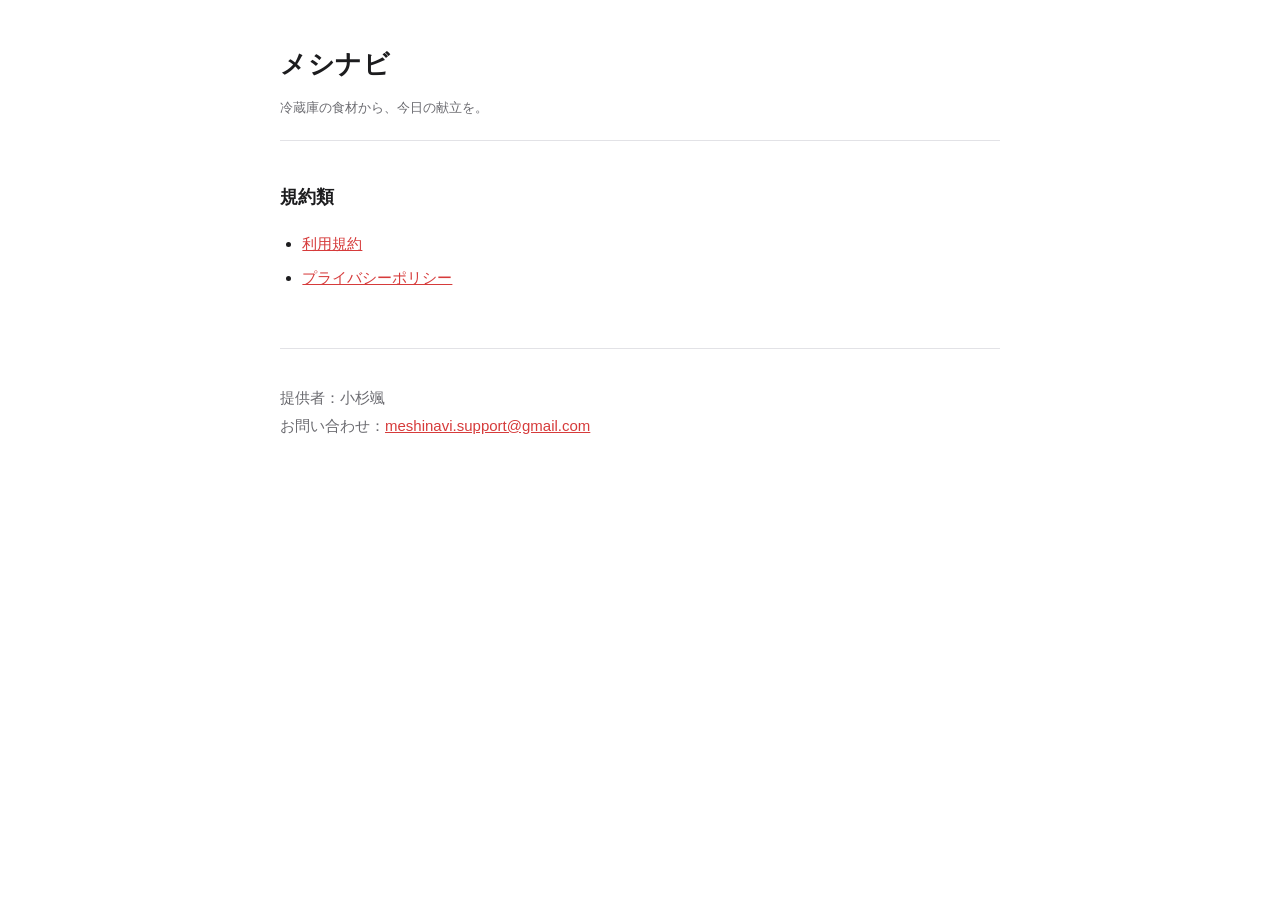
==== index.html @ 8adca4b2 "提供者名と問い合わせ先を記入し、公開前チェックの注意書きを削除" ====
<!DOCTYPE html>
<html lang="ja">
<head>
<meta charset="utf-8">
<meta name="viewport" content="width=device-width, initial-scale=1">
<title>メシナビ</title>
<link rel="stylesheet" href="style.css">
</head>
<body>
<main>
<header>
  <h1>メシナビ</h1>
  <p class="meta">冷蔵庫の食材から、今日の献立を。</p>
</header>
<h2>規約類</h2>
<ul>
  <li><a href="terms.html">利用規約</a></li>
  <li><a href="privacy.html">プライバシーポリシー</a></li>
</ul>
<footer>
  <p>提供者：小杉颯<br>
  お問い合わせ：<a href="mailto:meshinavi.support@gmail.com">meshinavi.support@gmail.com</a></p>
</footer>
</main>
</body>
</html>
---- style.css ----
/* メシナビの規約類ページ共通スタイル。GitHub Pages で配信する。 */
:root {
  --bg: #ffffff;
  --fg: #1c1c1e;
  --muted: #6b6b70;
  --line: #e2e2e6;
  --accent: #d63b3b;
  --card: #f7f7f8;
}
@media (prefers-color-scheme: dark) {
  :root {
    --bg: #111113;
    --fg: #ececee;
    --muted: #9a9aa0;
    --line: #303034;
    --accent: #ff6b6b;
    --card: #1b1b1e;
  }
}
* { box-sizing: border-box; }
html { -webkit-text-size-adjust: 100%; }
body {
  margin: 0;
  padding: 0 20px 80px;
  background: var(--bg);
  color: var(--fg);
  font-family: -apple-system, BlinkMacSystemFont, "Hiragino Sans",
    "Noto Sans JP", "Yu Gothic", sans-serif;
  line-height: 1.85;
  font-size: 16px;
}
main { max-width: 720px; margin: 0 auto; }
header { border-bottom: 1px solid var(--line); padding: 40px 0 20px; margin-bottom: 32px; }
h1 { font-size: 26px; margin: 0 0 8px; letter-spacing: 0.02em; }
h2 {
  font-size: 18px;
  margin: 40px 0 12px;
  padding-top: 20px;
  border-top: 1px solid var(--line);
}
h2:first-of-type { border-top: 0; padding-top: 0; }
h3 { font-size: 16px; margin: 24px 0 8px; }
p, li { font-size: 15px; }
ul, ol { padding-left: 1.4em; }
li { margin: 6px 0; }
.meta { color: var(--muted); font-size: 13px; margin: 0; }
.lead { color: var(--muted); font-size: 14px; }
table { width: 100%; border-collapse: collapse; margin: 16px 0; font-size: 14px; }
th, td { border: 1px solid var(--line); padding: 10px 12px; text-align: left; vertical-align: top; }
th { background: var(--card); font-weight: 600; }
.scroll { overflow-x: auto; }
.note {
  background: var(--card);
  border-left: 3px solid var(--accent);
  padding: 14px 16px;
  margin: 20px 0;
  font-size: 14px;
  border-radius: 0 6px 6px 0;
}
a { color: var(--accent); }
footer { margin-top: 56px; padding-top: 20px; border-top: 1px solid var(--line); color: var(--muted); font-size: 13px; }
.todo {
  background: #fff4e5;
  color: #7a4b00;
  border: 1px dashed #d99a2b;
  padding: 12px 14px;
  border-radius: 6px;
  font-size: 14px;
  margin: 20px 0;
}
@media (prefers-color-scheme: dark) {
  .todo { background: #2e2412; color: #f0c479; border-color: #7a5a1e; }
}
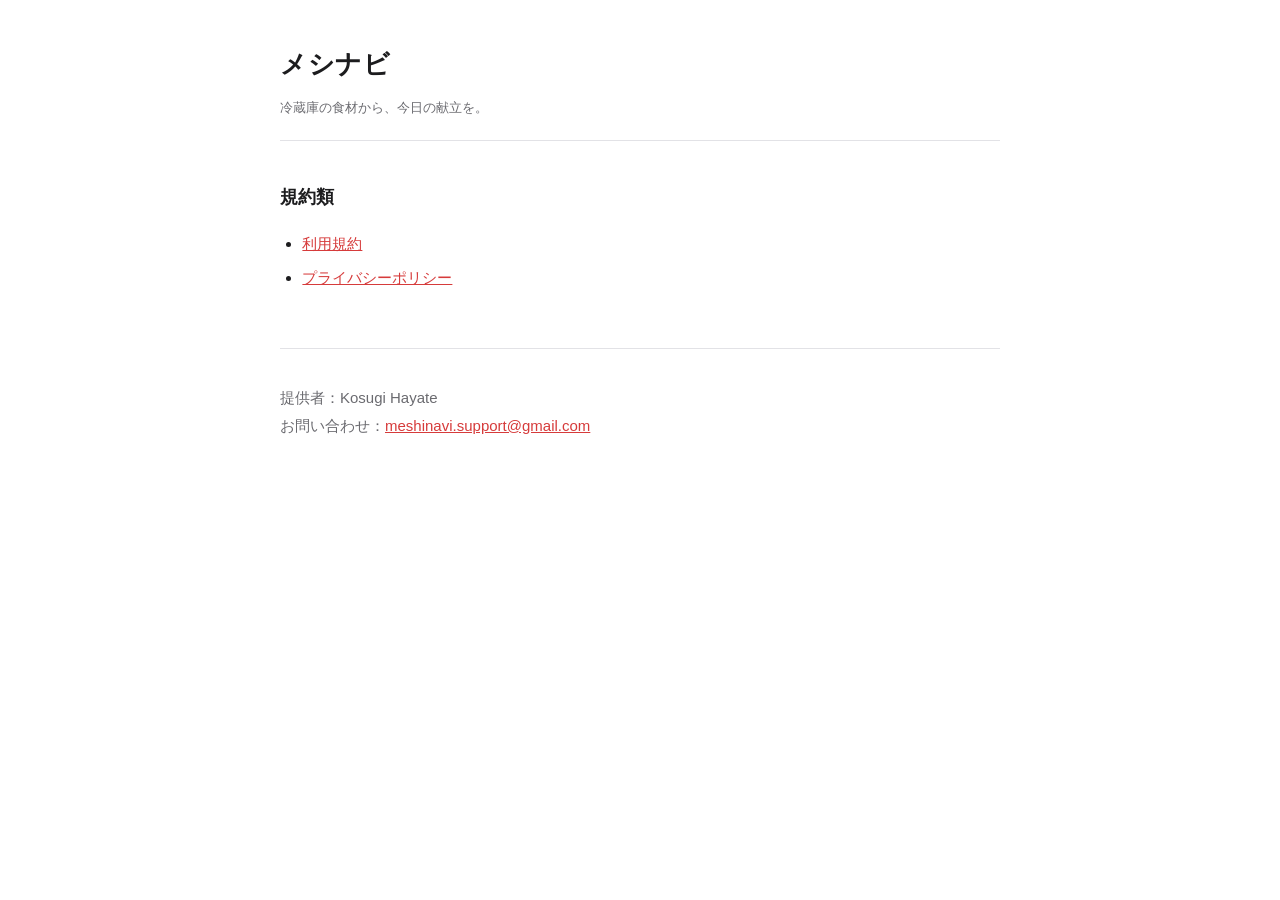
==== commit 67fd2657: "提供者名を Kosugi Hayate に変更（App Store Connect の販売者名に合わせる）" ====
--- a/index.html
+++ b/index.html
@@ -18,7 +18,7 @@
   <li><a href="privacy.html">プライバシーポリシー</a></li>
 </ul>
 <footer>
-  <p>提供者：小杉颯<br>
+  <p>提供者：Kosugi Hayate<br>
   お問い合わせ：<a href="mailto:meshinavi.support@gmail.com">meshinavi.support@gmail.com</a></p>
 </footer>
 </main>
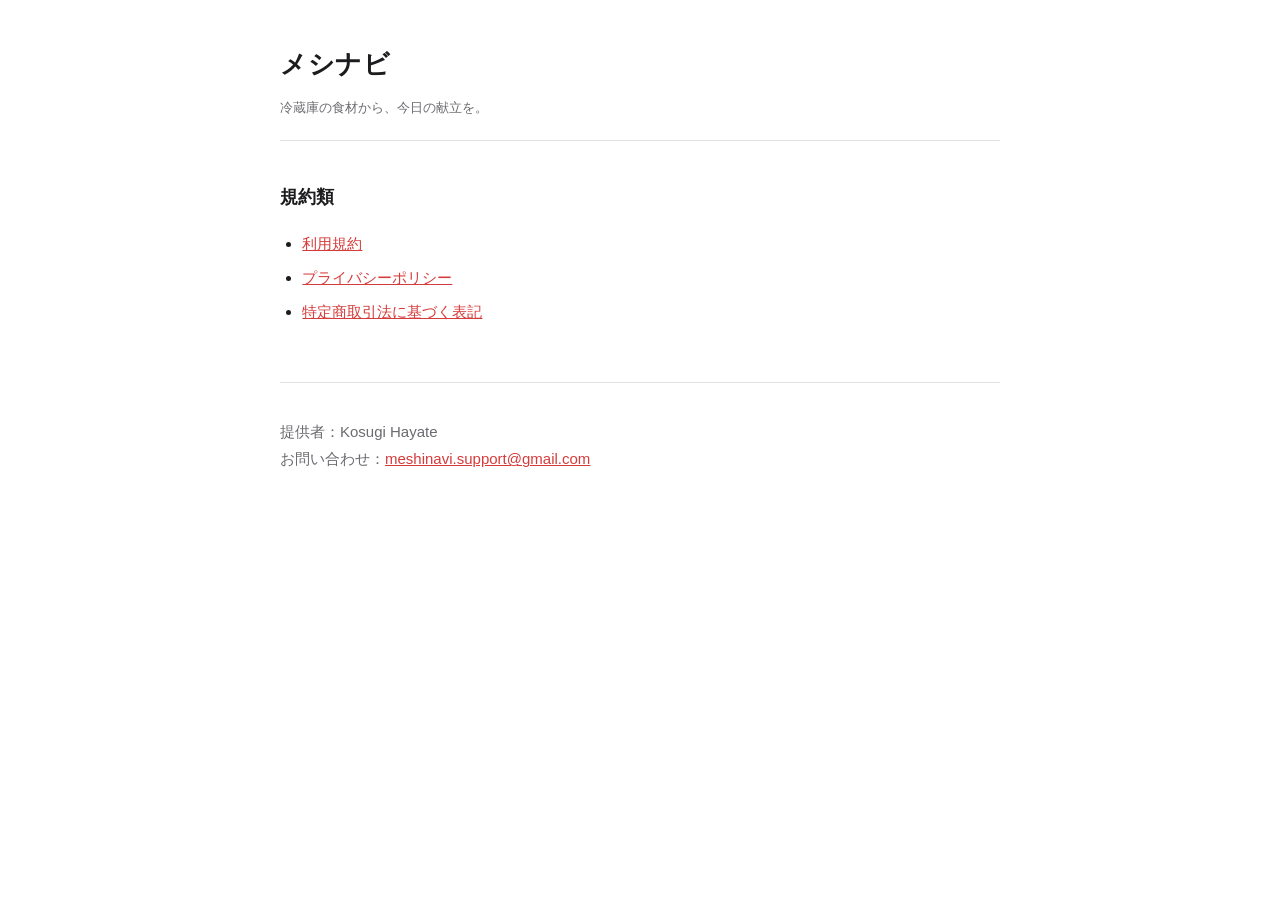
==== commit 6080f13e: "特定商取引法に基づく表記を追加し、各ページから相互リンク" ====
--- a/index.html
+++ b/index.html
@@ -16,6 +16,7 @@
 <ul>
   <li><a href="terms.html">利用規約</a></li>
   <li><a href="privacy.html">プライバシーポリシー</a></li>
+  <li><a href="tokushoho.html">特定商取引法に基づく表記</a></li>
 </ul>
 <footer>
   <p>提供者：Kosugi Hayate<br>
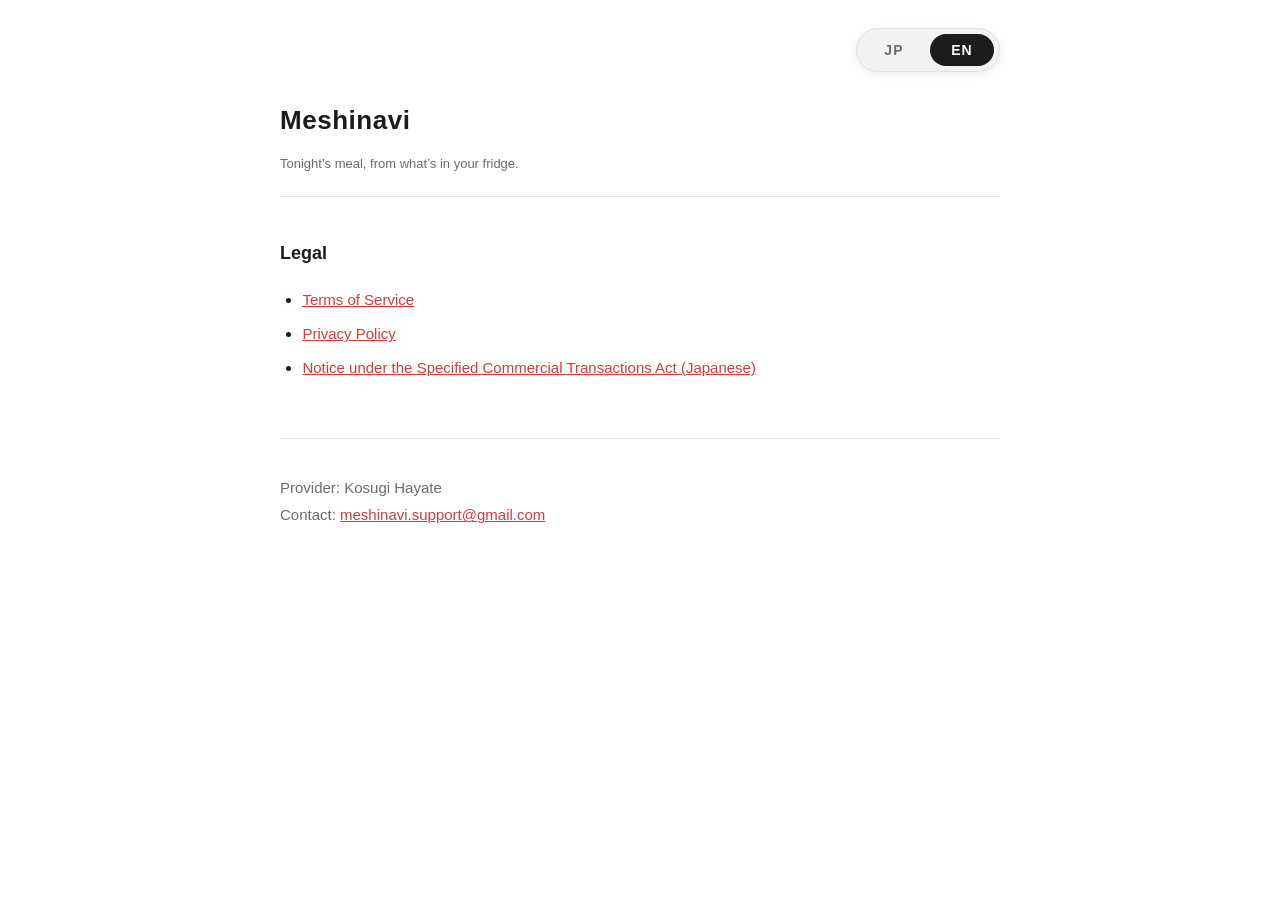
==== commit b5844d9a: "利用規約とプライバシーポリシーに日英切り替えのトグルを追加 日本語版と英語版を同じ HTML に両方入れ、<html lang> の差し替えで出し分ける。 URL を増やさないのは、アプリのバイナリに" ====
--- a/index.html
+++ b/index.html
@@ -6,8 +6,18 @@
 <title>メシナビ</title>
 <link rel="stylesheet" href="style.css">
 </head>
-<body>
+<body data-title-ja="メシナビ" data-title-en="Meshinavi">
 <main>
+
+<div class="lang-switch">
+  <div class="lang-toggle" role="group" aria-label="Language / 言語">
+    <button type="button" data-lang="ja" aria-pressed="true">JP</button>
+    <button type="button" data-lang="en" aria-pressed="false">EN</button>
+  </div>
+</div>
+
+<!-- ===================== 日本語 ===================== -->
+<div class="lang-block" data-lang="ja">
 <header>
   <h1>メシナビ</h1>
   <p class="meta">冷蔵庫の食材から、今日の献立を。</p>
@@ -22,6 +32,27 @@
   <p>提供者：Kosugi Hayate<br>
   お問い合わせ：<a href="mailto:meshinavi.support@gmail.com">meshinavi.support@gmail.com</a></p>
 </footer>
+</div>
+
+<!-- ===================== English ===================== -->
+<div class="lang-block" data-lang="en">
+<header>
+  <h1>Meshinavi</h1>
+  <p class="meta">Tonight&rsquo;s meal, from what&rsquo;s in your fridge.</p>
+</header>
+<h2>Legal</h2>
+<ul>
+  <li><a href="terms.html">Terms of Service</a></li>
+  <li><a href="privacy.html">Privacy Policy</a></li>
+  <li><a href="tokushoho.html">Notice under the Specified Commercial Transactions Act (Japanese)</a></li>
+</ul>
+<footer>
+  <p>Provider: Kosugi Hayate<br>
+  Contact: <a href="mailto:meshinavi.support@gmail.com">meshinavi.support@gmail.com</a></p>
+</footer>
+</div>
+
 </main>
+<script src="lang.js"></script>
 </body>
 </html>
--- a/style.css
+++ b/style.css
@@ -6,6 +6,12 @@
   --line: #e2e2e6;
   --accent: #d63b3b;
   --card: #f7f7f8;
+  /* 言語トグル（白黒） */
+  --toggle-track: #f2f2f4;
+  --toggle-border: #e2e2e6;
+  --toggle-fg: #6b6b70;
+  --toggle-active-bg: #1c1c1e;
+  --toggle-active-fg: #ffffff;
 }
 @media (prefers-color-scheme: dark) {
   :root {
@@ -15,6 +21,11 @@
     --line: #303034;
     --accent: #ff6b6b;
     --card: #1b1b1e;
+    --toggle-track: #232327;
+    --toggle-border: #37373c;
+    --toggle-fg: #9a9aa0;
+    --toggle-active-bg: #ececee;
+    --toggle-active-fg: #111113;
   }
 }
 * { box-sizing: border-box; }
@@ -71,3 +82,65 @@
 @media (prefers-color-scheme: dark) {
   .todo { background: #2e2412; color: #f0c479; border-color: #7a5a1e; }
 }
+
+/* --- 言語切り替え ------------------------------------------------------- */
+
+/* 日本語版と英語版を 1 ファイルに両方置き、<html lang> で出し分ける。
+   URL を増やさないのは、アプリのバイナリに規約の URL が焼き込まれていて
+   変えられないため（審査 3.1.2 が「機能するリンク」を要求する）。
+   JS が無効でも lang="ja" のまま日本語が出るので、白紙にはならない。 */
+.lang-block { display: none; }
+html[lang="ja"] .lang-block[data-lang="ja"] { display: block; }
+html[lang="en"] .lang-block[data-lang="en"] { display: block; }
+
+.lang-switch {
+  display: flex;
+  justify-content: flex-end;
+  padding: 28px 0 0;
+}
+.lang-block > header { padding-top: 24px; }
+
+.lang-toggle {
+  display: inline-flex;
+  gap: 4px;
+  padding: 5px;
+  border-radius: 999px;
+  background: var(--toggle-track);
+  border: 1px solid var(--toggle-border);
+  box-shadow: 0 2px 10px rgba(0, 0, 0, 0.08);
+}
+.lang-toggle button {
+  -webkit-appearance: none;
+  appearance: none;
+  border: 0;
+  cursor: pointer;
+  min-width: 64px;
+  padding: 9px 20px;
+  border-radius: 999px;
+  background: transparent;
+  color: var(--toggle-fg);
+  font-family: inherit;
+  font-size: 14px;
+  font-weight: 800;
+  letter-spacing: 0.08em;
+  line-height: 1;
+  transition: background-color 0.18s ease, color 0.18s ease;
+}
+.lang-toggle button.is-active {
+  background: var(--toggle-active-bg);
+  color: var(--toggle-active-fg);
+}
+.lang-toggle button:focus-visible {
+  outline: 2px solid var(--fg);
+  outline-offset: 2px;
+}
+/* 訳文であることの断り書き。原文（日本語）が優先である旨を明示する。 */
+.translation-note {
+  background: var(--card);
+  border: 1px solid var(--line);
+  border-radius: 6px;
+  padding: 12px 14px;
+  margin: 0 0 8px;
+  color: var(--muted);
+  font-size: 13px;
+}
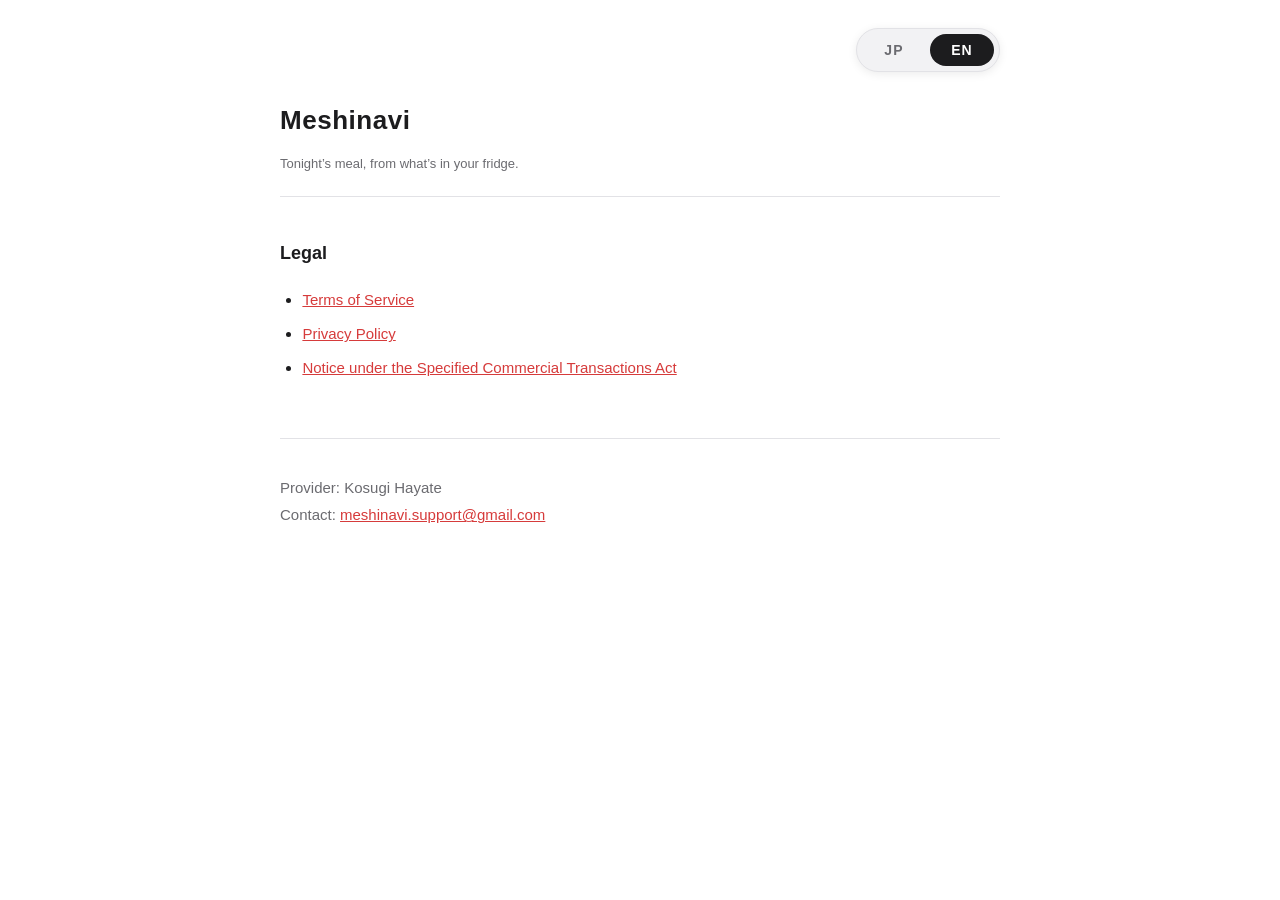
==== commit 3b695f6d: "特定商取引法に基づく表記も日英切り替えに対応 規約・プライバシーポリシーと同じ方式（1 ファイルに両言語、<html lang> で出し分け）。 英語版には、日本の法令が求める表示は日本語版であり、相" ====
--- a/index.html
+++ b/index.html
@@ -44,7 +44,7 @@
 <ul>
   <li><a href="terms.html">Terms of Service</a></li>
   <li><a href="privacy.html">Privacy Policy</a></li>
-  <li><a href="tokushoho.html">Notice under the Specified Commercial Transactions Act (Japanese)</a></li>
+  <li><a href="tokushoho.html">Notice under the Specified Commercial Transactions Act</a></li>
 </ul>
 <footer>
   <p>Provider: Kosugi Hayate<br>
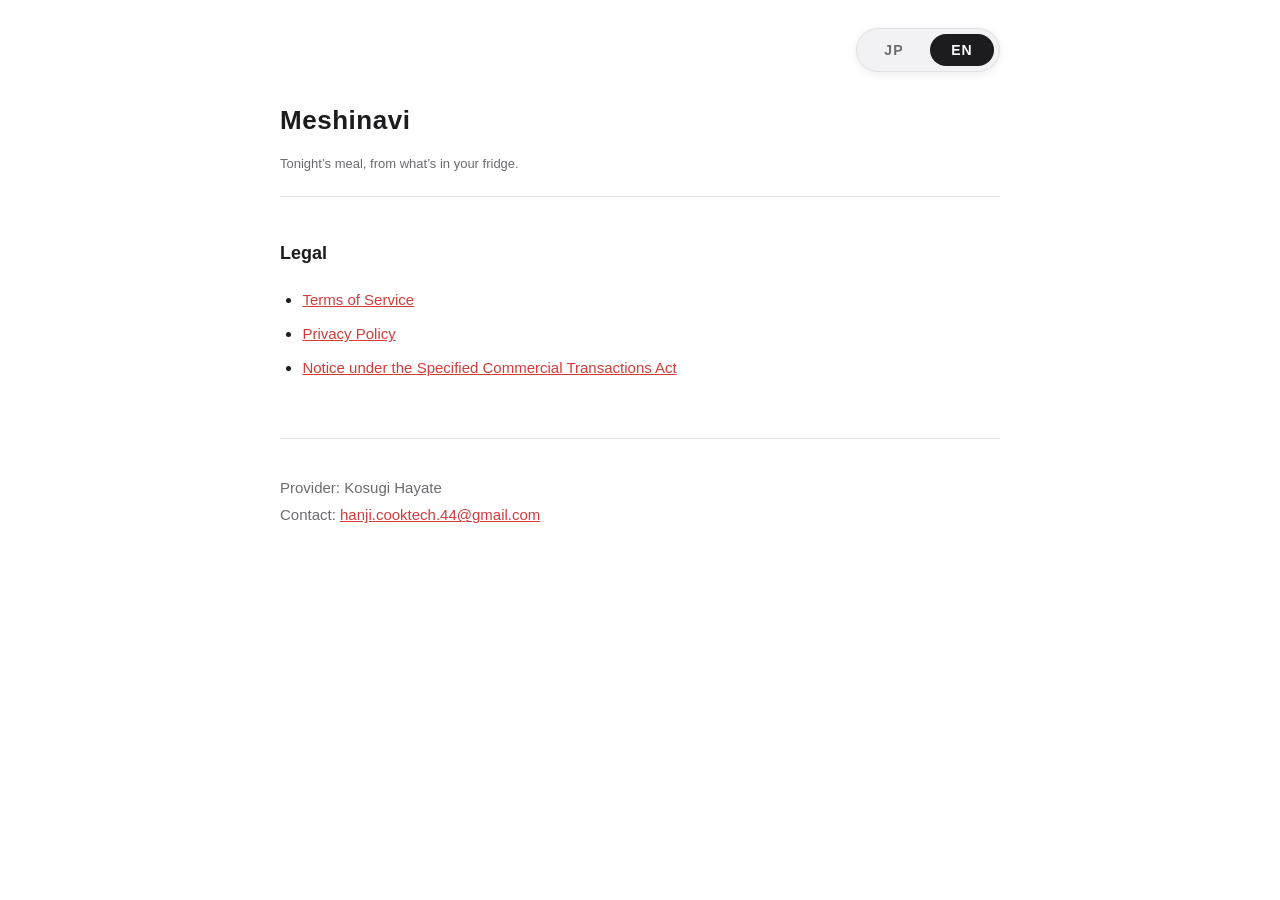
==== commit cd793abd: "お問い合わせ先のメールアドレスを変更する meshinavi.support@gmail.com → hanji.cooktech.44@gmail.com  トップ・利用規約・プライバシーポリシー・" ====
--- a/index.html
+++ b/index.html
@@ -30,7 +30,7 @@
 </ul>
 <footer>
   <p>提供者：Kosugi Hayate<br>
-  お問い合わせ：<a href="mailto:meshinavi.support@gmail.com">meshinavi.support@gmail.com</a></p>
+  お問い合わせ：<a href="mailto:hanji.cooktech.44@gmail.com">hanji.cooktech.44@gmail.com</a></p>
 </footer>
 </div>
 
@@ -48,7 +48,7 @@
 </ul>
 <footer>
   <p>Provider: Kosugi Hayate<br>
-  Contact: <a href="mailto:meshinavi.support@gmail.com">meshinavi.support@gmail.com</a></p>
+  Contact: <a href="mailto:hanji.cooktech.44@gmail.com">hanji.cooktech.44@gmail.com</a></p>
 </footer>
 </div>
 
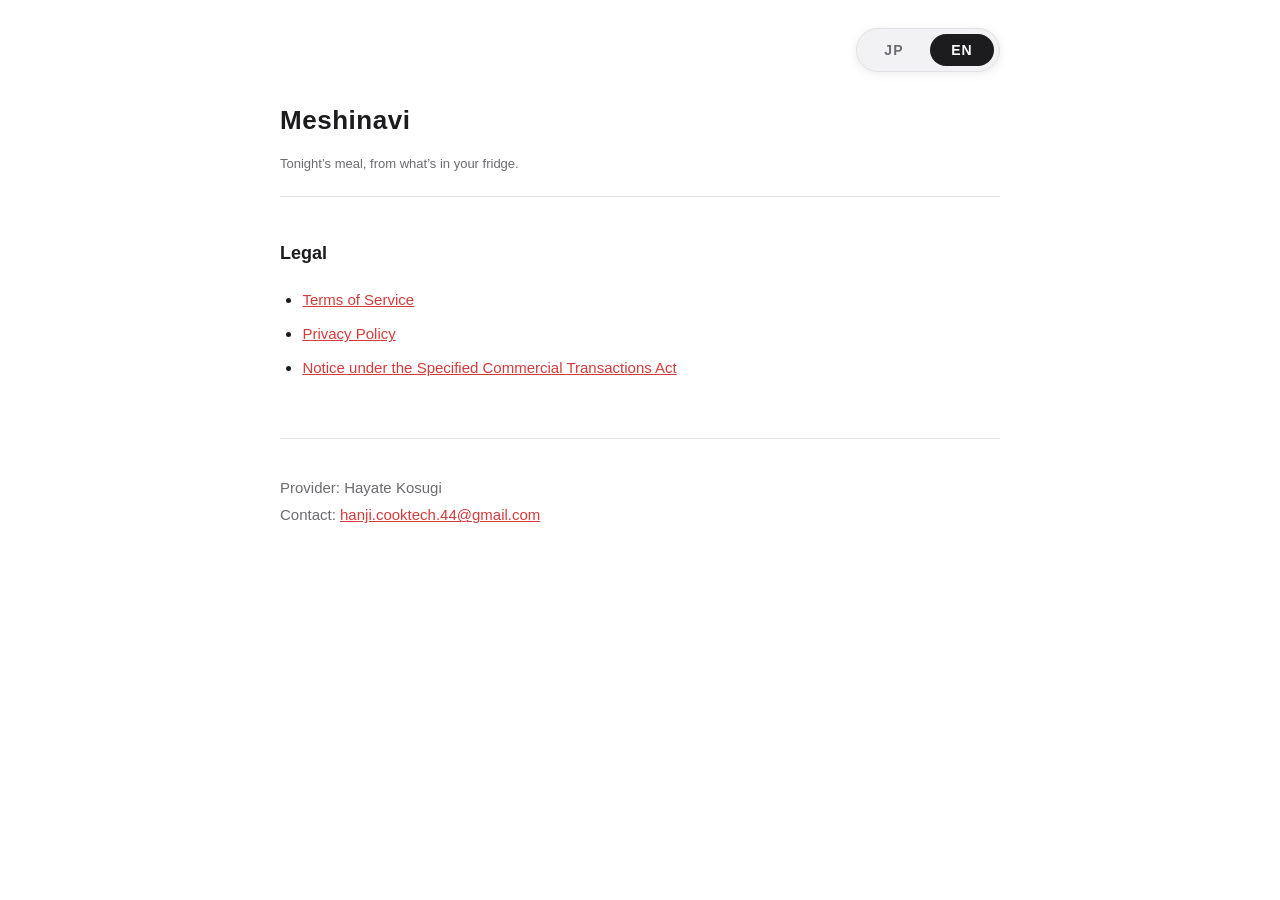
==== commit e49cadbb: "提供者名を Hayate Kosugi に統一（App Store Connect の登録名義に合わせる） ASC の登録は名→姓の「Hayate Kosugi」だった。規約類は姓→名の 「Kosug" ====
--- a/index.html
+++ b/index.html
@@ -29,7 +29,7 @@
   <li><a href="tokushoho.html">特定商取引法に基づく表記</a></li>
 </ul>
 <footer>
-  <p>提供者：Kosugi Hayate<br>
+  <p>提供者：Hayate Kosugi<br>
   お問い合わせ：<a href="mailto:hanji.cooktech.44@gmail.com">hanji.cooktech.44@gmail.com</a></p>
 </footer>
 </div>
@@ -47,7 +47,7 @@
   <li><a href="tokushoho.html">Notice under the Specified Commercial Transactions Act</a></li>
 </ul>
 <footer>
-  <p>Provider: Kosugi Hayate<br>
+  <p>Provider: Hayate Kosugi<br>
   Contact: <a href="mailto:hanji.cooktech.44@gmail.com">hanji.cooktech.44@gmail.com</a></p>
 </footer>
 </div>
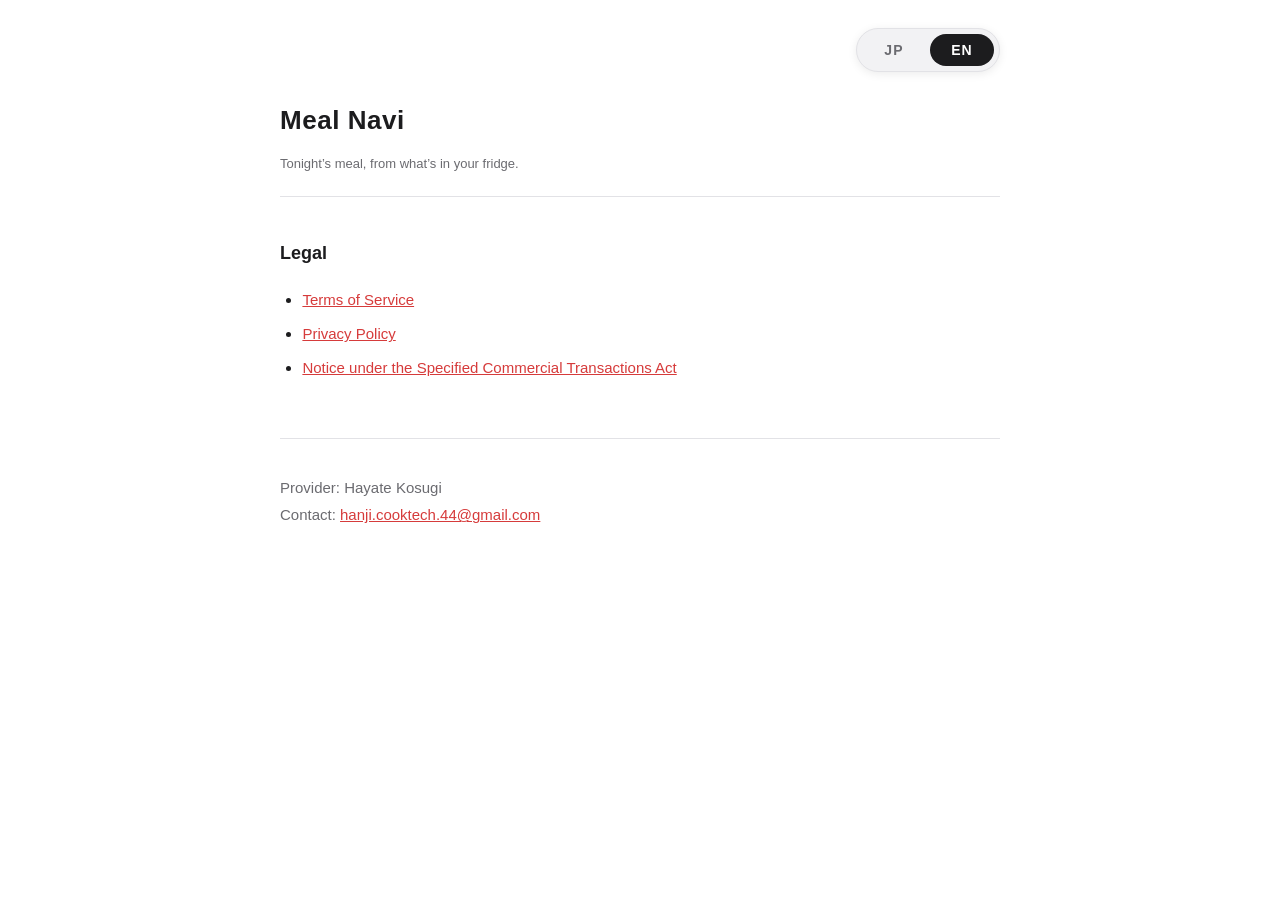
==== commit 1a63a059: "規約類: アプリ名を「めしなび / Meal Navi」にし、クレジット制と写真の保存先に合わせる（2.0.0） - アプリ名: メシナビ / Meshinavi → めしなび / Meal Navi" ====
--- a/index.html
+++ b/index.html
@@ -3,10 +3,10 @@
 <head>
 <meta charset="utf-8">
 <meta name="viewport" content="width=device-width, initial-scale=1">
-<title>メシナビ</title>
+<title>めしなび</title>
 <link rel="stylesheet" href="style.css">
 </head>
-<body data-title-ja="メシナビ" data-title-en="Meshinavi">
+<body data-title-ja="めしなび" data-title-en="Meal Navi">
 <main>
 
 <div class="lang-switch">
@@ -19,7 +19,7 @@
 <!-- ===================== 日本語 ===================== -->
 <div class="lang-block" data-lang="ja">
 <header>
-  <h1>メシナビ</h1>
+  <h1>めしなび</h1>
   <p class="meta">冷蔵庫の食材から、今日の献立を。</p>
 </header>
 <h2>規約類</h2>
@@ -37,7 +37,7 @@
 <!-- ===================== English ===================== -->
 <div class="lang-block" data-lang="en">
 <header>
-  <h1>Meshinavi</h1>
+  <h1>Meal Navi</h1>
   <p class="meta">Tonight&rsquo;s meal, from what&rsquo;s in your fridge.</p>
 </header>
 <h2>Legal</h2>
--- a/style.css
+++ b/style.css
@@ -1,4 +1,4 @@
-/* メシナビの規約類ページ共通スタイル。GitHub Pages で配信する。 */
+/* めしなびの規約類ページ共通スタイル。GitHub Pages で配信する。 */
 :root {
   --bg: #ffffff;
   --fg: #1c1c1e;
